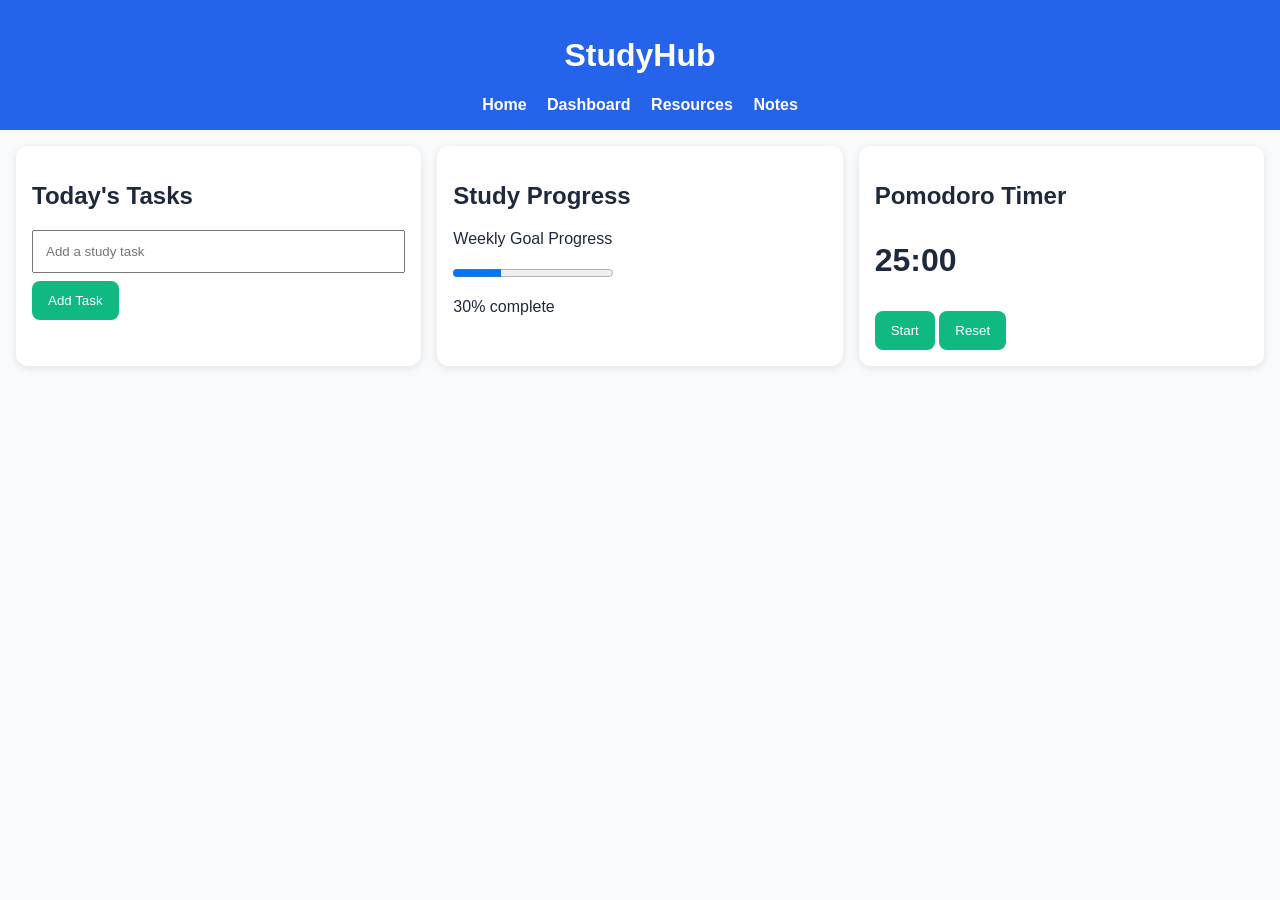
==== dashboard.html @ 85e1f695 "Initial StudyHub project setup" ====
<!DOCTYPE html>
<html lang="en">
<head>
  <meta charset="UTF-8">
  <meta name="viewport" content="width=device-width, initial-scale=1.0">
  <title>StudyHub | Dashboard</title>
  <link rel="stylesheet" href="css/styles.css">
</head>
<body>
  <header class="site-header">
    <h1>StudyHub</h1>

    <nav>
      <a href="index.html">Home</a>
      <a href="dashboard.html">Dashboard</a>
      <a href="resources.html">Resources</a>
      <a href="notes.html">Notes</a>
    </nav>
  </header>

  <main class="dashboard">
    <section class="card">
      <h2>Today's Tasks</h2>

      <div class="task-form">
        <input type="text" id="taskInput" placeholder="Add a study task">
        <button id="addTaskBtn">Add Task</button>
      </div>

      <ul id="taskList"></ul>
    </section>

    <section class="card">
      <h2>Study Progress</h2>
      <p>Weekly Goal Progress</p>
      <progress value="30" max="100"></progress>
      <p>30% complete</p>
    </section>

    <section class="card">
      <h2>Pomodoro Timer</h2>
      <p class="timer">25:00</p>
      <button>Start</button>
      <button>Reset</button>
    </section>
  </main>

  <script src="js/main.js"></script>
</body>
</html>
---- css/styles.css ----
* {
  box-sizing: border-box;
}

body {
  margin: 0;
  font-family: Arial, sans-serif;
  background-color: #f8fafc;
  color: #1e293b;
}

.site-header {
  background-color: #2563eb;
  color: white;
  padding: 1rem;
  text-align: center;
}

.site-header nav {
  margin-top: 0.5rem;
}

.site-header a {
  color: white;
  text-decoration: none;
  margin: 0 0.5rem;
  font-weight: bold;
}

.hero {
  padding: 4rem 1rem;
  text-align: center;
}

.hero h2 {
  font-size: 2rem;
}

.btn,
button {
  display: inline-block;
  background-color: #10b981;
  color: white;
  border: none;
  padding: 0.75rem 1rem;
  border-radius: 8px;
  cursor: pointer;
  text-decoration: none;
}

.dashboard,
.page {
  padding: 1rem;
}

.dashboard {
  display: grid;
  gap: 1rem;
}

.card {
  background: white;
  padding: 1rem;
  border-radius: 12px;
  box-shadow: 0 2px 8px rgba(0, 0, 0, 0.1);
}

input,
textarea {
  width: 100%;
  padding: 0.75rem;
  margin-bottom: 0.5rem;
}

.timer {
  font-size: 2rem;
  font-weight: bold;
}

@media (min-width: 700px) {
  .dashboard {
    grid-template-columns: repeat(3, 1fr);
  }
}
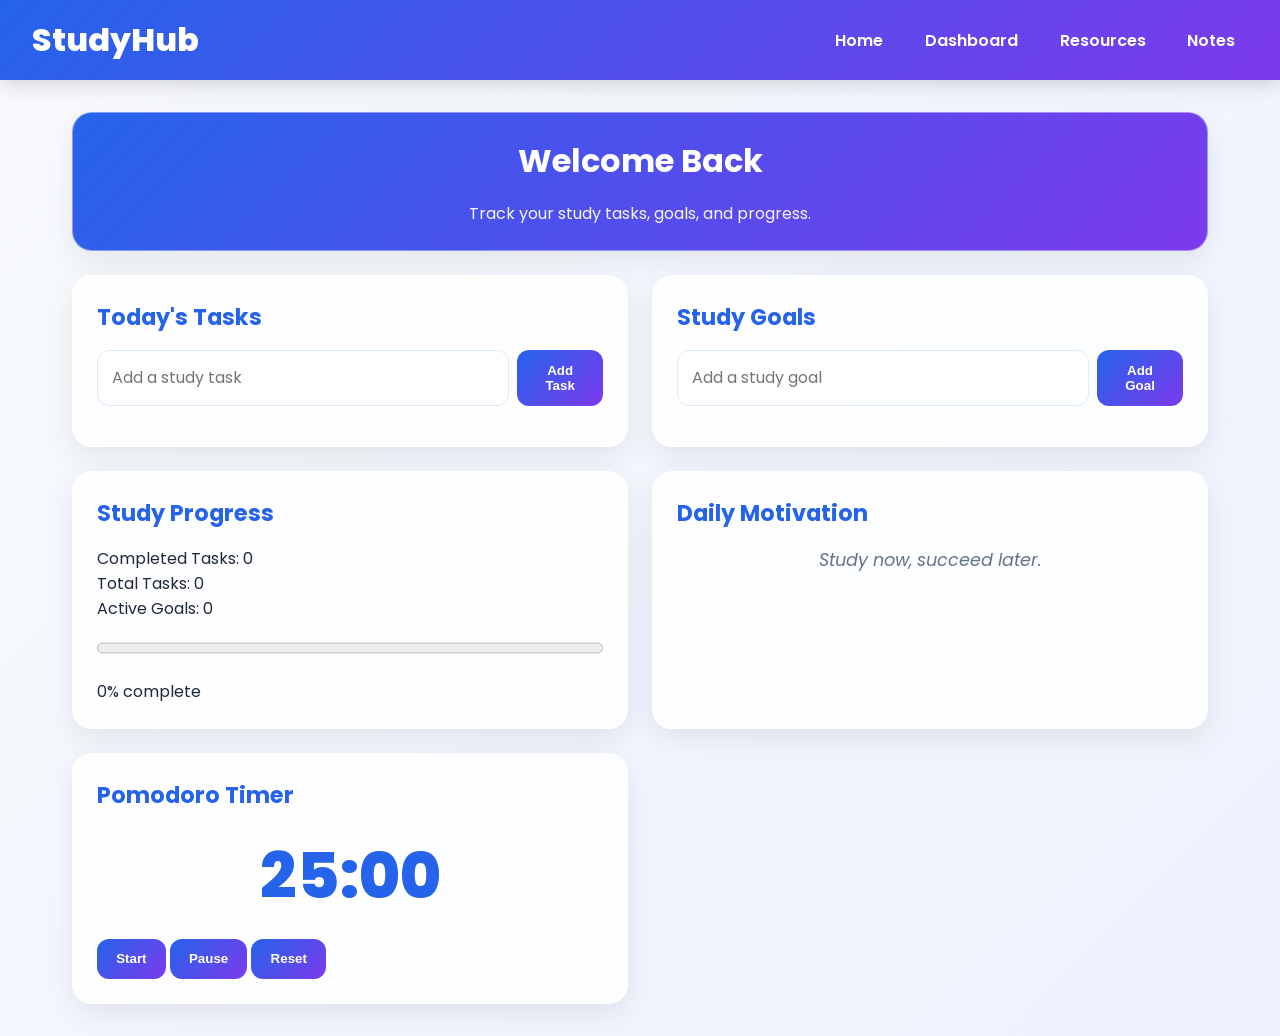
==== commit 6683278b: "Completed StudyHub features and UI improvements" ====
--- a/dashboard.html
+++ b/dashboard.html
@@ -19,6 +19,12 @@
   </header>
 
   <main class="dashboard">
+
+    <section class="card welcome-card">
+      <h2>Welcome Back</h2>
+      <p>Track your study tasks, goals, and progress.</p>
+    </section>
+
     <section class="card">
       <h2>Today's Tasks</h2>
 
@@ -31,18 +37,43 @@
     </section>
 
     <section class="card">
-      <h2>Study Progress</h2>
-      <p>Weekly Goal Progress</p>
-      <progress value="30" max="100"></progress>
-      <p>30% complete</p>
+      <h2>Study Goals</h2>
+
+      <div class="task-form">
+        <input type="text" id="goalInput" placeholder="Add a study goal">
+        <button id="addGoalBtn">Add Goal</button>
+      </div>
+
+      <ul id="goalList"></ul>
     </section>
 
     <section class="card">
+      <h2>Study Progress</h2>
+
+      <p>Completed Tasks: <span id="completedCount">0</span></p>
+      <p>Total Tasks: <span id="totalCount">0</span></p>
+      <p>Active Goals: <span id="goalCount">0</span></p>
+
+      <progress id="progressBar" value="0" max="100"></progress>
+
+      <p><span id="progressText">0</span>% complete</p>
+    </section>
+    
+    <section class="card">
+  <h2>Daily Motivation</h2>
+  <p id="quoteText">Loading motivation...</p>
+</section>
+
+    <section class="card">
       <h2>Pomodoro Timer</h2>
-      <p class="timer">25:00</p>
-      <button>Start</button>
-      <button>Reset</button>
+
+      <p class="timer" id="timerDisplay">25:00</p>
+
+      <button id="startTimer">Start</button>
+      <button id="pauseTimer">Pause</button>
+      <button id="resetTimer">Reset</button>
     </section>
+
   </main>
 
   <script src="js/main.js"></script>
--- a/css/styles.css
+++ b/css/styles.css
@@ -1,84 +1,403 @@
+@import url('https://fonts.googleapis.com/css2?family=Poppins:wght@300;400;500;600;700;800&display=swap');
+:root {
+  --primary: #2563eb;
+  --secondary: #7c3aed;
+  --success: #10b981;
+  --warning: #f59e0b;
+  --danger: #ef4444;
+
+  --bg: #f8fafc;
+  --card-bg: rgba(255, 255, 255, 0.85);
+
+  --text: #1e293b;
+  --text-light: #64748b;
+
+  --radius: 20px;
+
+  --shadow:
+    0 10px 30px rgba(0, 0, 0, 0.08);
+
+  --transition: all 0.3s ease;
+}
+
 * {
+  margin: 0;
+  padding: 0;
   box-sizing: border-box;
 }
 
 body {
-  margin: 0;
-  font-family: Arial, sans-serif;
-  background-color: #f8fafc;
-  color: #1e293b;
-}
+  font-family: "Poppins", sans-serif;
+
+  background:
+    linear-gradient(
+      135deg,
+      #f8fafc,
+      #eef2ff
+    );
+
+  color: var(--text);
+
+  min-height: 100vh;
+}
+
+/* =========================
+   HEADER
+========================= */
 
 .site-header {
-  background-color: #2563eb;
+  background:
+    linear-gradient(
+      135deg,
+      var(--primary),
+      var(--secondary)
+    );
+
   color: white;
-  padding: 1rem;
-  text-align: center;
-}
-
-.site-header nav {
-  margin-top: 0.5rem;
-}
-
-.site-header a {
+
+  padding: 1rem 2rem;
+
+  display: flex;
+  justify-content: space-between;
+  align-items: center;
+
+  box-shadow: 0 5px 20px rgba(0,0,0,.15);
+
+  position: sticky;
+  top: 0;
+  z-index: 100;
+}
+
+.site-header h1 {
+  font-size: 2rem;
+  font-weight: 800;
+}
+
+nav {
+  display: flex;
+  gap: 1rem;
+}
+
+nav a {
   color: white;
   text-decoration: none;
-  margin: 0 0.5rem;
-  font-weight: bold;
-}
-
-.hero {
-  padding: 4rem 1rem;
-  text-align: center;
-}
-
-.hero h2 {
-  font-size: 2rem;
-}
-
-.btn,
-button {
-  display: inline-block;
-  background-color: #10b981;
-  color: white;
-  border: none;
-  padding: 0.75rem 1rem;
-  border-radius: 8px;
-  cursor: pointer;
-  text-decoration: none;
-}
-
-.dashboard,
-.page {
-  padding: 1rem;
+  font-weight: 600;
+
+  padding: .5rem .8rem;
+
+  border-radius: 10px;
+
+  transition: var(--transition);
+}
+
+nav a:hover {
+  background: rgba(255,255,255,.15);
+}
+
+/* =========================
+   PAGE LAYOUT
+========================= */
+
+.page,
+.dashboard {
+  max-width: 1200px;
+
+  margin: auto;
+
+  padding: 2rem;
 }
 
 .dashboard {
   display: grid;
-  gap: 1rem;
-}
+  gap: 1.5rem;
+}
+
+/* =========================
+   CARDS
+========================= */
 
 .card {
-  background: white;
-  padding: 1rem;
-  border-radius: 12px;
-  box-shadow: 0 2px 8px rgba(0, 0, 0, 0.1);
+  background: var(--card-bg);
+
+  backdrop-filter: blur(12px);
+
+  border: 1px solid rgba(255,255,255,.4);
+
+  border-radius: var(--radius);
+
+  padding: 1.5rem;
+
+  box-shadow: var(--shadow);
+
+  transition: var(--transition);
+}
+
+.card:hover {
+  transform: translateY(-5px);
+}
+
+.card h2 {
+  margin-bottom: 1rem;
+
+  color: var(--primary);
+
+  font-size: 1.4rem;
+}
+
+/* =========================
+   WELCOME CARD
+========================= */
+
+.welcome-card {
+  text-align: center;
+
+  background:
+    linear-gradient(
+      135deg,
+      var(--primary),
+      var(--secondary)
+    );
+
+  color: white;
+}
+
+.welcome-card h2 {
+  color: white;
+  font-size: 2rem;
+}
+
+.welcome-card p {
+  margin-top: .5rem;
+  opacity: .95;
+}
+
+/* =========================
+   FORMS
+========================= */
+
+.task-form {
+  display: flex;
+  gap: .5rem;
+  margin-bottom: 1rem;
 }
 
 input,
 textarea {
   width: 100%;
-  padding: 0.75rem;
-  margin-bottom: 0.5rem;
-}
+
+  padding: .9rem;
+
+  border-radius: 12px;
+
+  border: 1px solid #dbeafe;
+
+  font-family: inherit;
+
+  font-size: 1rem;
+
+  outline: none;
+
+  transition: var(--transition);
+}
+
+input:focus,
+textarea:focus {
+  border-color: var(--primary);
+
+  box-shadow:
+    0 0 0 3px rgba(37,99,235,.15);
+}
+
+/* =========================
+   BUTTONS
+========================= */
+
+button {
+  background:
+    linear-gradient(
+      135deg,
+      var(--primary),
+      var(--secondary)
+    );
+
+  color: white;
+
+  border: none;
+
+  padding: .8rem 1.2rem;
+
+  border-radius: 12px;
+
+  cursor: pointer;
+
+  font-weight: 600;
+
+  transition: var(--transition);
+}
+
+button:hover {
+  transform: translateY(-2px);
+
+  box-shadow:
+    0 8px 20px rgba(37,99,235,.25);
+}
+
+/* =========================
+   LIST ITEMS
+========================= */
+
+ul {
+  list-style: none;
+}
+
+.item-row {
+  display: flex;
+  justify-content: space-between;
+  align-items: center;
+
+  gap: 1rem;
+
+  padding: 1rem;
+
+  margin-bottom: .8rem;
+
+  background: white;
+
+  border-radius: 14px;
+
+  box-shadow:
+    0 4px 12px rgba(0,0,0,.05);
+}
+
+.completed span {
+  text-decoration: line-through;
+  color: gray;
+}
+
+/* =========================
+   PROGRESS BAR
+========================= */
+
+progress {
+  width: 100%;
+  height: 22px;
+  margin: 1rem 0;
+}
+
+/* =========================
+   TIMER
+========================= */
 
 .timer {
-  font-size: 2rem;
-  font-weight: bold;
-}
-
-@media (min-width: 700px) {
+  font-size: 4rem;
+
+  font-weight: 800;
+
+  text-align: center;
+
+  color: var(--primary);
+
+  margin: 1rem 0;
+}
+
+/* =========================
+   QUOTES
+========================= */
+
+#quoteText {
+  font-size: 1.1rem;
+
+  font-style: italic;
+
+  text-align: center;
+
+  color: var(--text-light);
+
+  line-height: 1.7;
+}
+
+/* =========================
+   RESOURCES
+========================= */
+
+#resourceList,
+#savedResources {
+  margin-top: 1rem;
+}
+
+#resourceList a,
+#savedResources a {
+  color: var(--primary);
+  text-decoration: none;
+}
+
+#resourceList a:hover,
+#savedResources a:hover {
+  text-decoration: underline;
+}
+
+/* =========================
+   NOTES
+========================= */
+
+#notesArea {
+  min-height: 300px;
+  resize: vertical;
+}
+
+#saveMessage {
+  margin-top: 1rem;
+  color: var(--success);
+  font-weight: 600;
+}
+
+/* =========================
+   FOOTER
+========================= */
+
+footer {
+  text-align: center;
+
+  padding: 2rem;
+
+  color: var(--text-light);
+
+  margin-top: 2rem;
+}
+
+/* =========================
+   RESPONSIVE
+========================= */
+
+@media (min-width: 900px) {
+
   .dashboard {
-    grid-template-columns: repeat(3, 1fr);
-  }
-}+    grid-template-columns:
+      repeat(2, 1fr);
+  }
+
+  .welcome-card {
+    grid-column: span 2;
+  }
+}
+
+@media (max-width: 768px) {
+
+  .site-header {
+    flex-direction: column;
+    gap: 1rem;
+  }
+
+  nav {
+    flex-wrap: wrap;
+    justify-content: center;
+  }
+
+  .task-form {
+    flex-direction: column;
+  }
+
+  .timer {
+    font-size: 3rem;
+  }
+}
